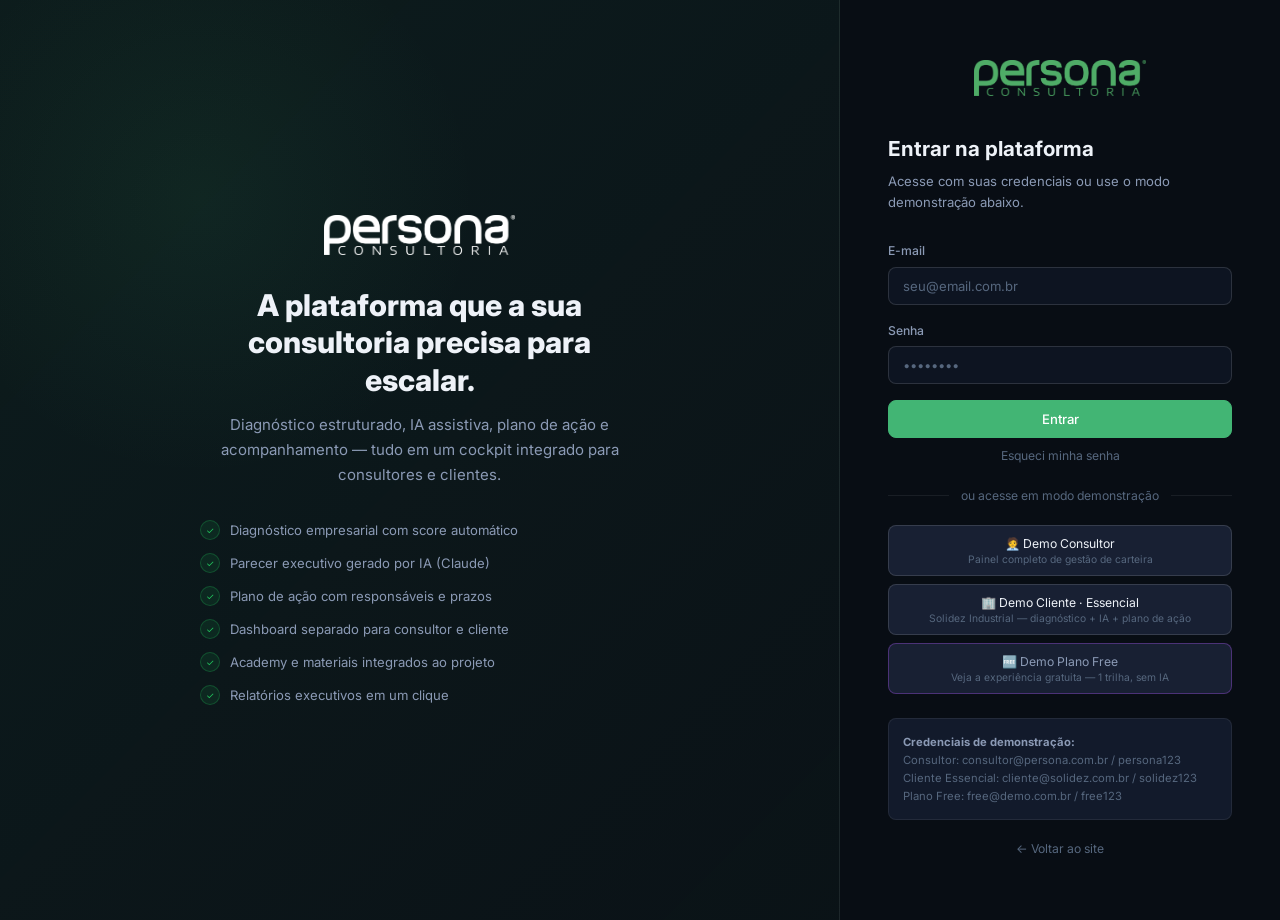
==== login.html @ 01ab0522 "Primeira versão" ====
<!DOCTYPE html>
<html lang="pt-BR">
<head>
  <meta charset="UTF-8" />
  <meta name="viewport" content="width=device-width, initial-scale=1.0" />
  <title>Persona OS · Entrar</title>
  <link rel="stylesheet" href="css/base.css" />
  <link rel="stylesheet" href="css/app.css" />
</head>
<body>
  <div class="login-page">

    <div class="login-visual">
      <div class="login-visual-content">
        <div style="display:flex;justify-content:center;margin-bottom:32px">
          <img src="logo-Consultoria-BRANCO.png" alt="Persona Consultoria" style="height:40px;width:auto" />
        </div>
        <h2>A plataforma que a sua consultoria precisa para escalar.</h2>
        <p>Diagnóstico estruturado, IA assistiva, plano de ação e acompanhamento — tudo em um cockpit integrado para consultores e clientes.</p>
        <ul class="login-benefits">
          <li>Diagnóstico empresarial com score automático</li>
          <li>Parecer executivo gerado por IA (Claude)</li>
          <li>Plano de ação com responsáveis e prazos</li>
          <li>Dashboard separado para consultor e cliente</li>
          <li>Academy e materiais integrados ao projeto</li>
          <li>Relatórios executivos em um clique</li>
        </ul>
      </div>
    </div>

    <div class="login-form-area">
      <div class="login-logo" style="justify-content:center">
        <img src="logo-Consultoria-COR.png" alt="Persona Consultoria" style="height:36px;width:auto" />
      </div>

      <div class="login-form">
        <h2>Entrar na plataforma</h2>
        <p>Acesse com suas credenciais ou use o modo demonstração abaixo.</p>

        <form id="login-form">
          <div class="form-group">
            <label class="form-label" for="email">E-mail</label>
            <input class="form-input" type="email" id="email" placeholder="seu@email.com.br" required autocomplete="email" />
          </div>
          <div class="form-group">
            <label class="form-label" for="password">Senha</label>
            <input class="form-input" type="password" id="password" placeholder="••••••••" required autocomplete="current-password" />
            <div id="login-error" style="display:none;color:var(--red);font-size:.8125rem;margin-top:4px"></div>
          </div>
          <button type="submit" class="btn btn-primary" style="width:100%;justify-content:center;margin-bottom:8px">
            Entrar
          </button>
          <a href="#" style="font-size:.8125rem;color:var(--text-3);display:block;text-align:center">Esqueci minha senha</a>
        </form>

        <div class="login-divider">ou acesse em modo demonstração</div>

        <div class="demo-grid" style="grid-template-columns:1fr;gap:8px">
          <button class="demo-btn" onclick="loginDemo('consultor')">
            🧑‍💼 Demo Consultor
            <small>Painel completo de gestão de carteira</small>
          </button>
          <button class="demo-btn" onclick="loginDemo('cliente')">
            🏢 Demo Cliente · Essencial
            <small>Solidez Industrial — diagnóstico + IA + plano de ação</small>
          </button>
          <button class="demo-btn" onclick="loginDemo('free')" style="border-color:rgba(168,85,247,.35);color:var(--text-2)">
            🆓 Demo Plano Free
            <small>Veja a experiência gratuita — 1 trilha, sem IA</small>
          </button>
        </div>

        <div style="margin-top:24px;padding:14px;background:var(--bg-2);border:1px solid var(--border);border-radius:var(--r);font-size:.75rem;color:var(--text-3)">
          <strong style="color:var(--text-2)">Credenciais de demonstração:</strong><br/>
          Consultor: consultor@persona.com.br / persona123<br/>
          Cliente Essencial: cliente@solidez.com.br / solidez123<br/>
          Plano Free: free@demo.com.br / free123
        </div>

        <div style="margin-top:16px;text-align:center">
          <a href="index.html" style="font-size:.8125rem;color:var(--text-3)">← Voltar ao site</a>
        </div>
      </div>
    </div>
  </div>

  <div class="toast-container" id="toast-container"></div>

  <script src="js/auth.js"></script>
  <script>
    (function() {
      var existing = Auth.getSession();
      if (existing) window.location.href = 'platform.html';
    })();

    document.getElementById('login-form').addEventListener('submit', function(e) {
      e.preventDefault();
      var email = document.getElementById('email').value;
      var pass = document.getElementById('password').value;
      var err = document.getElementById('login-error');
      var session = Auth.login(email, pass);
      if (session) {
        window.location.href = 'platform.html';
      } else {
        err.style.display = 'block';
        err.textContent = 'E-mail ou senha incorretos. Tente novamente.';
        setTimeout(function(){ err.style.display = 'none'; }, 4000);
      }
    });

    function loginDemo(role) {
      var session = Auth.loginDemo(role);
      if (session) window.location.href = 'platform.html';
    }
  </script>
</body>
</html>
---- css/base.css ----
@import url('https://fonts.googleapis.com/css2?family=Inter:wght@300;400;500;600;700;800&display=swap');

:root {
  /* Backgrounds */
  --bg-0: #080d14;
  --bg-1: #0d1421;
  --bg-2: #121a2b;
  --bg-3: #182033;
  --bg-4: #1e273d;
  --bg-hover: rgba(255,255,255,0.04);

  /* Borders */
  --border: rgba(255,255,255,0.07);
  --border-strong: rgba(255,255,255,0.13);
  --border-accent: rgba(66,181,116,0.4);

  /* Text */
  --text-1: #eef2f8;
  --text-2: #8b9ab5;
  --text-3: #56677e;

  /* Accent — Persona green */
  --accent: #42b574;
  --accent-dim: #33a363;
  --accent-bg: rgba(66,181,116,0.1);
  --accent-border: rgba(66,181,116,0.25);

  /* Semantic */
  --green: #22c55e;
  --green-bg: rgba(34,197,94,0.1);
  --green-border: rgba(34,197,94,0.25);

  --yellow: #f59e0b;
  --yellow-bg: rgba(245,158,11,0.1);
  --yellow-border: rgba(245,158,11,0.25);

  --red: #ef4444;
  --red-bg: rgba(239,68,68,0.1);
  --red-border: rgba(239,68,68,0.25);

  --orange: #f97316;
  --orange-bg: rgba(249,115,22,0.1);
  --orange-border: rgba(249,115,22,0.25);

  --purple: #a855f7;
  --purple-bg: rgba(168,85,247,0.1);

  /* Typography */
  --font: 'Inter', -apple-system, BlinkMacSystemFont, sans-serif;

  /* Radius */
  --r-sm: 4px;
  --r: 8px;
  --r-lg: 12px;
  --r-xl: 16px;
  --r-full: 9999px;

  /* Shadows */
  --shadow: 0 4px 16px rgba(0,0,0,0.5);
  --shadow-lg: 0 8px 32px rgba(0,0,0,0.6);

  /* Transitions */
  --t: 150ms ease;
  --t-slow: 300ms ease;

  /* Layout */
  --sidebar-w: 240px;
  --header-h: 60px;
}

*, *::before, *::after { box-sizing: border-box; margin: 0; padding: 0; }

html { font-size: 15px; }

body {
  font-family: var(--font);
  background: var(--bg-0);
  color: var(--text-1);
  line-height: 1.6;
  -webkit-font-smoothing: antialiased;
}

a { color: inherit; text-decoration: none; }
button { cursor: pointer; font-family: var(--font); }
input, textarea, select { font-family: var(--font); }

/* Scrollbar */
::-webkit-scrollbar { width: 6px; height: 6px; }
::-webkit-scrollbar-track { background: transparent; }
::-webkit-scrollbar-thumb { background: var(--border-strong); border-radius: var(--r-full); }
::-webkit-scrollbar-thumb:hover { background: var(--text-3); }

/* Utilities */
.sr-only { position: absolute; width: 1px; height: 1px; overflow: hidden; clip: rect(0,0,0,0); }

.text-1 { color: var(--text-1); }
.text-2 { color: var(--text-2); }
.text-3 { color: var(--text-3); }
.text-accent { color: var(--accent); }
.text-green { color: var(--green); }
.text-yellow { color: var(--yellow); }
.text-red { color: var(--red); }
.text-orange { color: var(--orange); }

.fw-500 { font-weight: 500; }
.fw-600 { font-weight: 600; }
.fw-700 { font-weight: 700; }

.flex { display: flex; }
.flex-col { flex-direction: column; }
.items-center { align-items: center; }
.justify-between { justify-content: space-between; }
.gap-2 { gap: 8px; }
.gap-3 { gap: 12px; }
.gap-4 { gap: 16px; }

/* Buttons */
.btn {
  display: inline-flex;
  align-items: center;
  gap: 8px;
  padding: 9px 18px;
  border-radius: var(--r);
  font-size: 0.875rem;
  font-weight: 500;
  border: 1px solid transparent;
  transition: all var(--t);
  white-space: nowrap;
  line-height: 1.4;
}

.btn-primary {
  background: var(--accent);
  color: #fff;
  border-color: var(--accent);
}
.btn-primary:hover { background: #33a363; border-color: #33a363; transform: translateY(-1px); box-shadow: 0 4px 12px rgba(66,181,116,0.35); }

.btn-secondary {
  background: var(--bg-4);
  color: var(--text-1);
  border-color: var(--border-strong);
}
.btn-secondary:hover { background: var(--bg-hover); border-color: var(--border-accent); }

.btn-ghost {
  background: transparent;
  color: var(--text-2);
  border-color: transparent;
}
.btn-ghost:hover { background: var(--bg-hover); color: var(--text-1); }

.btn-danger {
  background: var(--red-bg);
  color: var(--red);
  border-color: var(--red-border);
}
.btn-danger:hover { background: var(--red); color: #fff; }

.btn-sm { padding: 6px 12px; font-size: 0.8125rem; }
.btn-lg { padding: 12px 24px; font-size: 1rem; }

.btn:disabled { opacity: 0.5; cursor: not-allowed; transform: none; }

/* Badges / Pills */
.badge {
  display: inline-flex;
  align-items: center;
  gap: 4px;
  padding: 3px 10px;
  border-radius: var(--r-full);
  font-size: 0.75rem;
  font-weight: 500;
  border: 1px solid transparent;
}
.badge-green { background: var(--green-bg); color: var(--green); border-color: var(--green-border); }
.badge-yellow { background: var(--yellow-bg); color: var(--yellow); border-color: var(--yellow-border); }
.badge-red { background: var(--red-bg); color: var(--red); border-color: var(--red-border); }
.badge-orange { background: var(--orange-bg); color: var(--orange); border-color: var(--orange-border); }
.badge-blue { background: var(--accent-bg); color: var(--accent); border-color: var(--accent-border); }
.badge-purple { background: var(--purple-bg); color: var(--purple); }
.badge-neutral { background: var(--bg-4); color: var(--text-2); border-color: var(--border); }

/* Cards */
.card {
  background: var(--bg-2);
  border: 1px solid var(--border);
  border-radius: var(--r-lg);
  padding: 20px;
}
.card:hover { border-color: var(--border-strong); }

/* Form elements */
.form-group { display: flex; flex-direction: column; gap: 6px; margin-bottom: 16px; }
.form-label { font-size: 0.8125rem; font-weight: 500; color: var(--text-2); }
.form-input {
  background: var(--bg-1);
  border: 1px solid var(--border-strong);
  border-radius: var(--r);
  padding: 10px 14px;
  color: var(--text-1);
  font-size: 0.875rem;
  transition: border-color var(--t);
  outline: none;
  width: 100%;
}
.form-input:focus { border-color: var(--accent); box-shadow: 0 0 0 3px var(--accent-bg); }
.form-input::placeholder { color: var(--text-3); }

select.form-input { cursor: pointer; }
select.form-input option { background: var(--bg-2); }

textarea.form-input { resize: vertical; min-height: 80px; }

/* Table */
.table-wrap { overflow-x: auto; }
table { width: 100%; border-collapse: collapse; }
th {
  text-align: left;
  padding: 10px 16px;
  font-size: 0.75rem;
  font-weight: 600;
  color: var(--text-3);
  text-transform: uppercase;
  letter-spacing: 0.05em;
  border-bottom: 1px solid var(--border);
}
td {
  padding: 12px 16px;
  font-size: 0.875rem;
  border-bottom: 1px solid var(--border);
  color: var(--text-1);
}
tr:last-child td { border-bottom: none; }
tr:hover td { background: var(--bg-hover); }

/* Progress */
.progress-bar {
  height: 6px;
  background: var(--bg-4);
  border-radius: var(--r-full);
  overflow: hidden;
}
.progress-fill {
  height: 100%;
  border-radius: var(--r-full);
  background: var(--accent);
  transition: width 0.5s ease;
}
.progress-fill.green { background: var(--green); }
.progress-fill.yellow { background: var(--yellow); }
.progress-fill.red { background: var(--red); }

/* Modal */
.modal-backdrop {
  position: fixed;
  inset: 0;
  background: rgba(0,0,0,0.7);
  backdrop-filter: blur(4px);
  z-index: 100;
  display: flex;
  align-items: center;
  justify-content: center;
  padding: 24px;
}
.modal {
  background: var(--bg-2);
  border: 1px solid var(--border-strong);
  border-radius: var(--r-xl);
  width: 100%;
  max-width: 520px;
  box-shadow: var(--shadow-lg);
  max-height: 90vh;
  overflow-y: auto;
}
.modal-header {
  display: flex;
  align-items: center;
  justify-content: space-between;
  padding: 20px 24px;
  border-bottom: 1px solid var(--border);
}
.modal-header h3 { font-size: 1rem; font-weight: 600; }
.modal-body { padding: 24px; }
.modal-footer {
  display: flex;
  gap: 8px;
  justify-content: flex-end;
  padding: 16px 24px;
  border-top: 1px solid var(--border);
}

/* Toast */
.toast-container {
  position: fixed;
  bottom: 24px;
  right: 24px;
  z-index: 200;
  display: flex;
  flex-direction: column;
  gap: 8px;
}
.toast {
  padding: 12px 16px;
  border-radius: var(--r-lg);
  font-size: 0.875rem;
  font-weight: 500;
  border: 1px solid;
  box-shadow: var(--shadow);
  animation: slideIn 0.2s ease;
  max-width: 360px;
}
.toast-success { background: var(--green-bg); color: var(--green); border-color: var(--green-border); }
.toast-error { background: var(--red-bg); color: var(--red); border-color: var(--red-border); }
.toast-info { background: var(--accent-bg); color: var(--accent); border-color: var(--accent-border); }

@keyframes slideIn {
  from { transform: translateX(100%); opacity: 0; }
  to { transform: translateX(0); opacity: 1; }
}

/* Divider */
.divider { border: none; border-top: 1px solid var(--border); margin: 16px 0; }

/* Loading spinner */
.spinner {
  width: 20px; height: 20px;
  border: 2px solid var(--border);
  border-top-color: var(--accent);
  border-radius: 50%;
  animation: spin 0.7s linear infinite;
  display: inline-block;
}
@keyframes spin { to { transform: rotate(360deg); } }

/* Empty state */
.empty-state {
  text-align: center;
  padding: 48px 24px;
  color: var(--text-3);
}
.empty-state .icon { font-size: 2.5rem; margin-bottom: 12px; }
.empty-state h4 { font-size: 0.9375rem; font-weight: 600; color: var(--text-2); margin-bottom: 6px; }
.empty-state p { font-size: 0.875rem; }
---- css/app.css ----
/* ===== APPLICATION STYLES ===== */

/* Shell */
.app-shell {
  display: flex;
  height: 100vh;
  overflow: hidden;
}

/* SIDEBAR */
.sidebar {
  width: var(--sidebar-w);
  flex-shrink: 0;
  background: var(--bg-1);
  border-right: 1px solid var(--border);
  display: flex;
  flex-direction: column;
  overflow-y: auto;
}
.sidebar-brand {
  display: flex;
  align-items: center;
  gap: 10px;
  padding: 18px 16px;
  border-bottom: 1px solid var(--border);
  flex-shrink: 0;
}
.sidebar-logo-mark {
  width: 32px; height: 32px;
  background: var(--accent);
  border-radius: 8px;
  display: flex;
  align-items: center;
  justify-content: center;
  font-weight: 800;
  font-size: 0.875rem;
  color: #fff;
  flex-shrink: 0;
}
.sidebar-brand-text { display: flex; flex-direction: column; gap: 1px; }
.sidebar-brand-name { font-size: 0.875rem; font-weight: 700; }
.sidebar-brand-role { font-size: 0.6875rem; color: var(--text-3); }

.sidebar-nav { padding: 12px 8px; flex: 1; }
.sidebar-section-label {
  font-size: 0.6875rem;
  font-weight: 600;
  text-transform: uppercase;
  letter-spacing: 0.08em;
  color: var(--text-3);
  padding: 8px 10px 4px;
  margin-top: 8px;
}
.nav-item {
  display: flex;
  align-items: center;
  gap: 9px;
  padding: 8px 10px;
  border-radius: var(--r);
  font-size: 0.875rem;
  color: var(--text-2);
  transition: all var(--t);
  cursor: pointer;
  border: none;
  background: none;
  width: 100%;
  text-align: left;
  margin-bottom: 2px;
  position: relative;
}
.nav-item:hover { background: var(--bg-hover); color: var(--text-1); }
.nav-item.active { background: var(--accent-bg); color: var(--accent); }
.nav-item .nav-icon { font-size: 1rem; flex-shrink: 0; }
.nav-item .nav-badge {
  margin-left: auto;
  background: var(--red);
  color: #fff;
  font-size: 0.625rem;
  font-weight: 700;
  padding: 1px 6px;
  border-radius: var(--r-full);
}

.sidebar-footer {
  padding: 12px 8px;
  border-top: 1px solid var(--border);
}
.sidebar-user {
  display: flex;
  align-items: center;
  gap: 10px;
  padding: 8px 10px;
  border-radius: var(--r);
  cursor: pointer;
  transition: background var(--t);
}
.sidebar-user:hover { background: var(--bg-hover); }
.user-avatar {
  width: 30px; height: 30px;
  background: var(--accent-bg);
  border: 1px solid var(--accent-border);
  border-radius: 50%;
  display: flex;
  align-items: center;
  justify-content: center;
  font-size: 0.75rem;
  font-weight: 700;
  color: var(--accent);
  flex-shrink: 0;
}
.user-info { display: flex; flex-direction: column; gap: 1px; overflow: hidden; }
.user-name { font-size: 0.8125rem; font-weight: 500; overflow: hidden; text-overflow: ellipsis; white-space: nowrap; }
.user-email { font-size: 0.6875rem; color: var(--text-3); overflow: hidden; text-overflow: ellipsis; white-space: nowrap; }

/* HEADER */
.app-header {
  height: var(--header-h);
  background: var(--bg-1);
  border-bottom: 1px solid var(--border);
  display: flex;
  align-items: center;
  padding: 0 24px;
  gap: 16px;
  flex-shrink: 0;
}
.breadcrumb { display: flex; align-items: center; gap: 6px; font-size: 0.875rem; color: var(--text-3); }
.breadcrumb .crumb { color: var(--text-1); font-weight: 500; }
.breadcrumb .sep { color: var(--text-3); }
.header-right { margin-left: auto; display: flex; align-items: center; gap: 8px; }

/* MAIN */
.app-main {
  flex: 1;
  display: flex;
  flex-direction: column;
  overflow: hidden;
}
.content-area {
  flex: 1;
  overflow-y: auto;
  padding: 24px;
}

/* PAGE HEADER */
.page-header {
  display: flex;
  align-items: flex-start;
  justify-content: space-between;
  margin-bottom: 24px;
  gap: 16px;
  flex-wrap: wrap;
}
.page-title { font-size: 1.375rem; font-weight: 700; margin-bottom: 2px; }
.page-sub { font-size: 0.875rem; color: var(--text-2); }
.page-actions { display: flex; gap: 8px; flex-shrink: 0; }

/* STATS ROW */
.stats-row { display: grid; grid-template-columns: repeat(4, 1fr); gap: 12px; margin-bottom: 24px; }
.stat-card {
  background: var(--bg-2);
  border: 1px solid var(--border);
  border-radius: var(--r-lg);
  padding: 16px 20px;
  display: flex;
  flex-direction: column;
  gap: 4px;
  transition: border-color var(--t);
}
.stat-card:hover { border-color: var(--border-strong); }
.stat-label { font-size: 0.75rem; color: var(--text-3); font-weight: 500; }
.stat-value { font-size: 1.75rem; font-weight: 700; line-height: 1.2; }
.stat-meta { font-size: 0.75rem; color: var(--text-3); }
.stat-meta.up { color: var(--green); }
.stat-meta.down { color: var(--red); }

/* CONTENT GRID */
.content-grid { display: grid; gap: 16px; margin-bottom: 16px; }
.content-grid.two-col { grid-template-columns: 2fr 1fr; }
.content-grid.three-col { grid-template-columns: repeat(3, 1fr); }
.content-grid.equal { grid-template-columns: 1fr 1fr; }

/* PANEL */
.panel {
  background: var(--bg-2);
  border: 1px solid var(--border);
  border-radius: var(--r-lg);
  overflow: hidden;
}
.panel-header {
  display: flex;
  align-items: center;
  justify-content: space-between;
  padding: 16px 20px;
  border-bottom: 1px solid var(--border);
}
.panel-title { font-size: 0.9375rem; font-weight: 600; }
.panel-body { padding: 20px; }
.panel-footer { padding: 12px 20px; border-top: 1px solid var(--border); }

/* TASK LIST */
.task-list { display: flex; flex-direction: column; gap: 0; }
.task-item {
  display: flex;
  align-items: center;
  gap: 12px;
  padding: 12px 20px;
  border-bottom: 1px solid var(--border);
  transition: background var(--t);
}
.task-item:last-child { border-bottom: none; }
.task-item:hover { background: var(--bg-hover); }
.task-check {
  width: 16px; height: 16px;
  border-radius: 4px;
  border: 1.5px solid var(--border-strong);
  flex-shrink: 0;
  cursor: pointer;
  transition: all var(--t);
  display: flex;
  align-items: center;
  justify-content: center;
  font-size: 0.625rem;
  color: transparent;
  background: transparent;
}
.task-check.done { background: var(--green); border-color: var(--green); color: #fff; }
.task-check:hover { border-color: var(--accent); }
.task-content { flex: 1; min-width: 0; }
.task-title { font-size: 0.875rem; font-weight: 500; overflow: hidden; text-overflow: ellipsis; white-space: nowrap; }
.task-meta { font-size: 0.75rem; color: var(--text-3); margin-top: 2px; }
.task-due { font-size: 0.75rem; color: var(--text-3); flex-shrink: 0; }
.task-due.overdue { color: var(--red); }

/* SCORE */
.score-circle {
  position: relative;
  width: 120px; height: 120px;
  flex-shrink: 0;
}
.score-circle svg { transform: rotate(-90deg); }
.score-circle-track { fill: none; stroke: var(--bg-4); stroke-width: 8; }
.score-circle-fill {
  fill: none;
  stroke-width: 8;
  stroke-linecap: round;
  transition: stroke-dashoffset 1s ease;
}
.score-center {
  position: absolute;
  inset: 0;
  display: flex;
  flex-direction: column;
  align-items: center;
  justify-content: center;
  gap: 2px;
}
.score-value { font-size: 1.75rem; font-weight: 800; line-height: 1; }
.score-label { font-size: 0.6875rem; color: var(--text-3); font-weight: 500; }

.score-display {
  display: flex;
  align-items: center;
  gap: 24px;
  padding: 20px;
}
.score-info { display: flex; flex-direction: column; gap: 6px; }
.score-classification { font-size: 0.8125rem; font-weight: 600; }
.score-desc { font-size: 0.8125rem; color: var(--text-2); line-height: 1.5; }

/* SECTION SCORES */
.section-scores { display: flex; flex-direction: column; gap: 14px; padding: 20px; }
.score-row { display: flex; flex-direction: column; gap: 6px; }
.score-row-header { display: flex; justify-content: space-between; align-items: center; }
.score-row-name { font-size: 0.875rem; font-weight: 500; }
.score-row-value { font-size: 0.875rem; font-weight: 600; }

/* DIAGNOSTIC FORM */
.diagnostic-layout {
  display: grid;
  grid-template-columns: 220px 1fr;
  gap: 20px;
  align-items: start;
}
.diagnostic-sidebar { position: sticky; top: 0; }
.section-nav { display: flex; flex-direction: column; gap: 4px; }
.section-nav-item {
  display: flex;
  align-items: center;
  gap: 8px;
  padding: 9px 12px;
  border-radius: var(--r);
  font-size: 0.8125rem;
  color: var(--text-2);
  cursor: pointer;
  transition: all var(--t);
  border: none;
  background: none;
  width: 100%;
  text-align: left;
}
.section-nav-item:hover { background: var(--bg-hover); color: var(--text-1); }
.section-nav-item.active { background: var(--accent-bg); color: var(--accent); }
.section-nav-item.done { color: var(--green); }
.section-nav-dot {
  width: 8px; height: 8px;
  border-radius: 50%;
  background: var(--border-strong);
  flex-shrink: 0;
}
.section-nav-item.active .section-nav-dot { background: var(--accent); }
.section-nav-item.done .section-nav-dot { background: var(--green); }

.question-card {
  background: var(--bg-2);
  border: 1px solid var(--border);
  border-radius: var(--r-lg);
  padding: 20px;
  margin-bottom: 12px;
  transition: border-color var(--t);
}
.question-card:hover { border-color: var(--border-strong); }
.question-text { font-size: 0.9375rem; font-weight: 500; margin-bottom: 14px; line-height: 1.5; }
.question-num { font-size: 0.75rem; color: var(--accent); font-weight: 600; margin-bottom: 6px; }

/* Rating */
.rating-group { display: flex; gap: 8px; margin-bottom: 10px; }
.rating-btn {
  flex: 1;
  padding: 10px 4px;
  border-radius: var(--r);
  border: 1.5px solid var(--border-strong);
  background: var(--bg-3);
  color: var(--text-2);
  font-size: 0.875rem;
  font-weight: 600;
  transition: all var(--t);
  cursor: pointer;
  display: flex;
  flex-direction: column;
  align-items: center;
  gap: 3px;
}
.rating-btn span { font-size: 0.5625rem; color: var(--text-3); font-weight: 400; text-align: center; line-height: 1.3; }
.rating-btn:hover { border-color: var(--accent); color: var(--accent); }
.rating-btn.selected { border-color: var(--accent); background: var(--accent-bg); color: var(--accent); }
.rating-btn[data-val="1"].selected { border-color: var(--red); background: var(--red-bg); color: var(--red); }
.rating-btn[data-val="2"].selected { border-color: var(--orange); background: var(--orange-bg); color: var(--orange); }
.rating-btn[data-val="3"].selected { border-color: var(--yellow); background: var(--yellow-bg); color: var(--yellow); }
.rating-btn[data-val="4"].selected { border-color: #22d3ee; background: rgba(34,211,238,0.1); color: #22d3ee; }
.rating-btn[data-val="5"].selected { border-color: var(--green); background: var(--green-bg); color: var(--green); }

.question-obs { margin-top: 8px; }

/* AI INSIGHT BOX */
.ai-box {
  background: linear-gradient(135deg, rgba(168,85,247,0.06) 0%, rgba(66,181,116,0.06) 100%);
  border: 1px solid rgba(168,85,247,0.2);
  border-radius: var(--r-xl);
  padding: 24px;
}
.ai-header {
  display: flex;
  align-items: center;
  gap: 10px;
  margin-bottom: 14px;
}
.ai-icon {
  width: 32px; height: 32px;
  background: linear-gradient(135deg, #a855f7, #42b574);
  border-radius: var(--r);
  display: flex;
  align-items: center;
  justify-content: center;
  font-size: 1rem;
  flex-shrink: 0;
}
.ai-label { font-size: 0.75rem; color: var(--purple); font-weight: 600; text-transform: uppercase; letter-spacing: 0.05em; }
.ai-title { font-size: 0.9375rem; font-weight: 600; }
.ai-content { font-size: 0.875rem; color: var(--text-2); line-height: 1.7; }
.ai-content h4 { color: var(--text-1); font-weight: 600; margin: 14px 0 6px; font-size: 0.875rem; }
.ai-content ul { padding-left: 16px; display: flex; flex-direction: column; gap: 4px; }
.ai-content li { color: var(--text-2); }
.ai-loading {
  display: flex;
  align-items: center;
  gap: 12px;
  color: var(--text-2);
  font-size: 0.875rem;
}

/* BOTTLENECKS */
.bottleneck-list { display: flex; flex-direction: column; gap: 10px; }
.bottleneck-item {
  display: flex;
  align-items: flex-start;
  gap: 12px;
  padding: 14px;
  background: var(--red-bg);
  border: 1px solid var(--red-border);
  border-radius: var(--r-lg);
}
.bottleneck-icon { font-size: 1rem; flex-shrink: 0; }
.bottleneck-text { font-size: 0.875rem; }
.bottleneck-text strong { display: block; margin-bottom: 2px; }
.bottleneck-text span { color: var(--text-3); font-size: 0.8125rem; }

/* ACTION PLAN */
.action-filters {
  display: flex;
  gap: 8px;
  margin-bottom: 16px;
  flex-wrap: wrap;
}
.filter-chip {
  padding: 5px 12px;
  border-radius: var(--r-full);
  font-size: 0.8125rem;
  font-weight: 500;
  border: 1.5px solid var(--border-strong);
  background: var(--bg-2);
  color: var(--text-2);
  cursor: pointer;
  transition: all var(--t);
}
.filter-chip:hover { border-color: var(--accent); color: var(--accent); }
.filter-chip.active { border-color: var(--accent); background: var(--accent-bg); color: var(--accent); }

/* INDICATORS */
.indicator-card {
  background: var(--bg-2);
  border: 1px solid var(--border);
  border-radius: var(--r-lg);
  padding: 16px 20px;
}
.indicator-name { font-size: 0.8125rem; color: var(--text-2); margin-bottom: 4px; }
.indicator-value { font-size: 1.5rem; font-weight: 700; margin-bottom: 4px; }
.indicator-change { font-size: 0.8125rem; display: flex; align-items: center; gap: 4px; }
.indicator-change.up { color: var(--green); }
.indicator-change.down { color: var(--red); }
.indicator-chart { height: 40px; display: flex; align-items: flex-end; gap: 3px; margin-top: 12px; }
.indicator-chart span {
  flex: 1;
  background: var(--accent);
  border-radius: 2px 2px 0 0;
  opacity: 0.5;
  min-height: 4px;
}
.indicator-chart span:last-child { opacity: 1; }

/* LOGIN */
.login-page {
  min-height: 100vh;
  display: flex;
  background: var(--bg-0);
}
.login-visual {
  flex: 1;
  background: linear-gradient(135deg, rgba(66,181,116,0.09) 0%, rgba(66,181,116,0.03) 100%);
  border-right: 1px solid var(--border);
  display: flex;
  flex-direction: column;
  align-items: center;
  justify-content: center;
  padding: 60px;
  position: relative;
  overflow: hidden;
}
.login-visual::before {
  content: '';
  position: absolute;
  top: -100px; left: -100px;
  width: 600px; height: 600px;
  background: radial-gradient(ellipse at center, rgba(66,181,116,0.08) 0%, transparent 65%);
}
.login-visual-content { position: relative; max-width: 440px; text-align: center; }
.login-visual h2 { font-size: 2rem; font-weight: 800; margin-bottom: 14px; line-height: 1.25; }
.login-visual p { color: var(--text-2); line-height: 1.65; margin-bottom: 32px; }
.login-benefits { list-style: none; display: flex; flex-direction: column; gap: 12px; text-align: left; }
.login-benefits li {
  display: flex;
  align-items: center;
  gap: 10px;
  font-size: 0.875rem;
  color: var(--text-2);
}
.login-benefits li::before {
  content: '✓';
  width: 20px; height: 20px;
  background: var(--green-bg);
  border: 1px solid var(--green-border);
  border-radius: 50%;
  display: flex;
  align-items: center;
  justify-content: center;
  font-size: 0.625rem;
  color: var(--green);
  flex-shrink: 0;
}
.login-form-area {
  width: 440px;
  display: flex;
  flex-direction: column;
  align-items: center;
  justify-content: center;
  padding: 60px 48px;
}
.login-logo {
  display: flex;
  align-items: center;
  gap: 10px;
  margin-bottom: 36px;
}
.login-logo-mark {
  width: 40px; height: 40px;
  background: var(--accent);
  border-radius: 10px;
  display: flex;
  align-items: center;
  justify-content: center;
  font-weight: 800;
  font-size: 1.125rem;
  color: #fff;
}
.login-logo-text { font-size: 1.125rem; font-weight: 800; }
.login-form { width: 100%; }
.login-form h2 { font-size: 1.375rem; font-weight: 700; margin-bottom: 6px; }
.login-form p { font-size: 0.875rem; color: var(--text-2); margin-bottom: 28px; }
.login-divider {
  display: flex;
  align-items: center;
  gap: 12px;
  margin: 20px 0;
  color: var(--text-3);
  font-size: 0.8125rem;
}
.login-divider::before, .login-divider::after {
  content: '';
  flex: 1;
  height: 1px;
  background: var(--border);
}
.demo-grid { display: grid; grid-template-columns: 1fr 1fr; gap: 8px; }
.demo-btn {
  padding: 10px;
  border-radius: var(--r);
  border: 1.5px solid var(--border-strong);
  background: var(--bg-3);
  color: var(--text-1);
  font-size: 0.8125rem;
  cursor: pointer;
  transition: all var(--t);
  text-align: center;
}
.demo-btn:hover { border-color: var(--accent); background: var(--accent-bg); color: var(--accent); }
.demo-btn small { display: block; font-size: 0.6875rem; color: var(--text-3); margin-top: 2px; }

/* REPORTS */
.report-grid { display: grid; grid-template-columns: 1fr 1fr; gap: 16px; }
.report-block {
  background: var(--bg-2);
  border: 1px solid var(--border);
  border-radius: var(--r-lg);
  padding: 20px;
}
.report-block h4 { font-size: 0.875rem; font-weight: 600; color: var(--text-2); text-transform: uppercase; letter-spacing: 0.05em; margin-bottom: 12px; }
.report-block p { font-size: 0.875rem; color: var(--text-1); line-height: 1.65; }
.report-block ul { list-style: none; display: flex; flex-direction: column; gap: 8px; }
.report-block li {
  font-size: 0.875rem;
  display: flex;
  align-items: flex-start;
  gap: 8px;
  color: var(--text-1);
}
.report-block li::before { content: '→'; color: var(--accent); font-size: 0.75rem; flex-shrink: 0; margin-top: 1px; }

/* ACADEMY */
.track-card {
  background: var(--bg-2);
  border: 1px solid var(--border);
  border-radius: var(--r-lg);
  padding: 20px;
  display: flex;
  flex-direction: column;
  gap: 12px;
  transition: border-color var(--t);
}
.track-card:hover { border-color: var(--accent-border); }
.track-icon { font-size: 1.75rem; }
.track-title { font-weight: 600; }
.track-desc { font-size: 0.8125rem; color: var(--text-2); }
.track-progress-label { display: flex; justify-content: space-between; font-size: 0.75rem; color: var(--text-3); }

/* Responsive */
@media (max-width: 1200px) {
  .stats-row { grid-template-columns: repeat(2, 1fr); }
  .content-grid.two-col { grid-template-columns: 1fr; }
}
@media (max-width: 768px) {
  .sidebar { display: none; }
  .diagnostic-layout { grid-template-columns: 1fr; }
  .login-visual { display: none; }
  .login-form-area { width: 100%; padding: 40px 24px; }
  .report-grid { grid-template-columns: 1fr; }
}
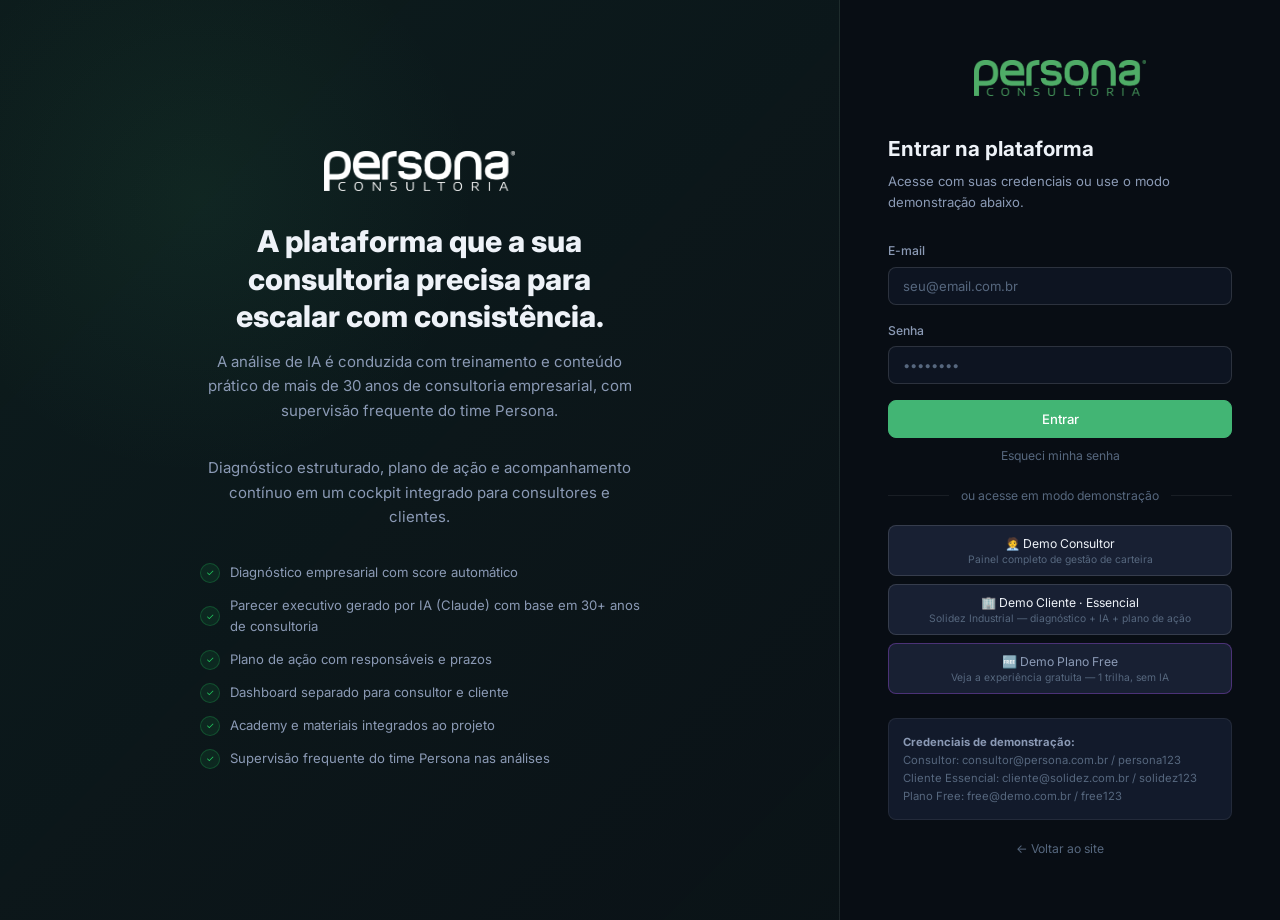
==== commit c3c134d9: "Alinha narrativa de IA com base de 30+ anos e supervisão frequente" ====
--- a/login.html
+++ b/login.html
@@ -15,15 +15,16 @@
         <div style="display:flex;justify-content:center;margin-bottom:32px">
           <img src="logo-Consultoria-BRANCO.png" alt="Persona Consultoria" style="height:40px;width:auto" />
         </div>
-        <h2>A plataforma que a sua consultoria precisa para escalar.</h2>
-        <p>Diagnóstico estruturado, IA assistiva, plano de ação e acompanhamento — tudo em um cockpit integrado para consultores e clientes.</p>
+        <h2>A plataforma que a sua consultoria precisa para escalar com consistência.</h2>
+        <p style="margin-top:8px">A análise de IA é conduzida com treinamento e conteúdo prático de mais de 30 anos de consultoria empresarial, com supervisão frequente do time Persona.</p>
+        <p>Diagnóstico estruturado, plano de ação e acompanhamento contínuo em um cockpit integrado para consultores e clientes.</p>
         <ul class="login-benefits">
           <li>Diagnóstico empresarial com score automático</li>
-          <li>Parecer executivo gerado por IA (Claude)</li>
+          <li>Parecer executivo gerado por IA (Claude) com base em 30+ anos de consultoria</li>
           <li>Plano de ação com responsáveis e prazos</li>
           <li>Dashboard separado para consultor e cliente</li>
           <li>Academy e materiais integrados ao projeto</li>
-          <li>Relatórios executivos em um clique</li>
+          <li>Supervisão frequente do time Persona nas análises</li>
         </ul>
       </div>
     </div>
